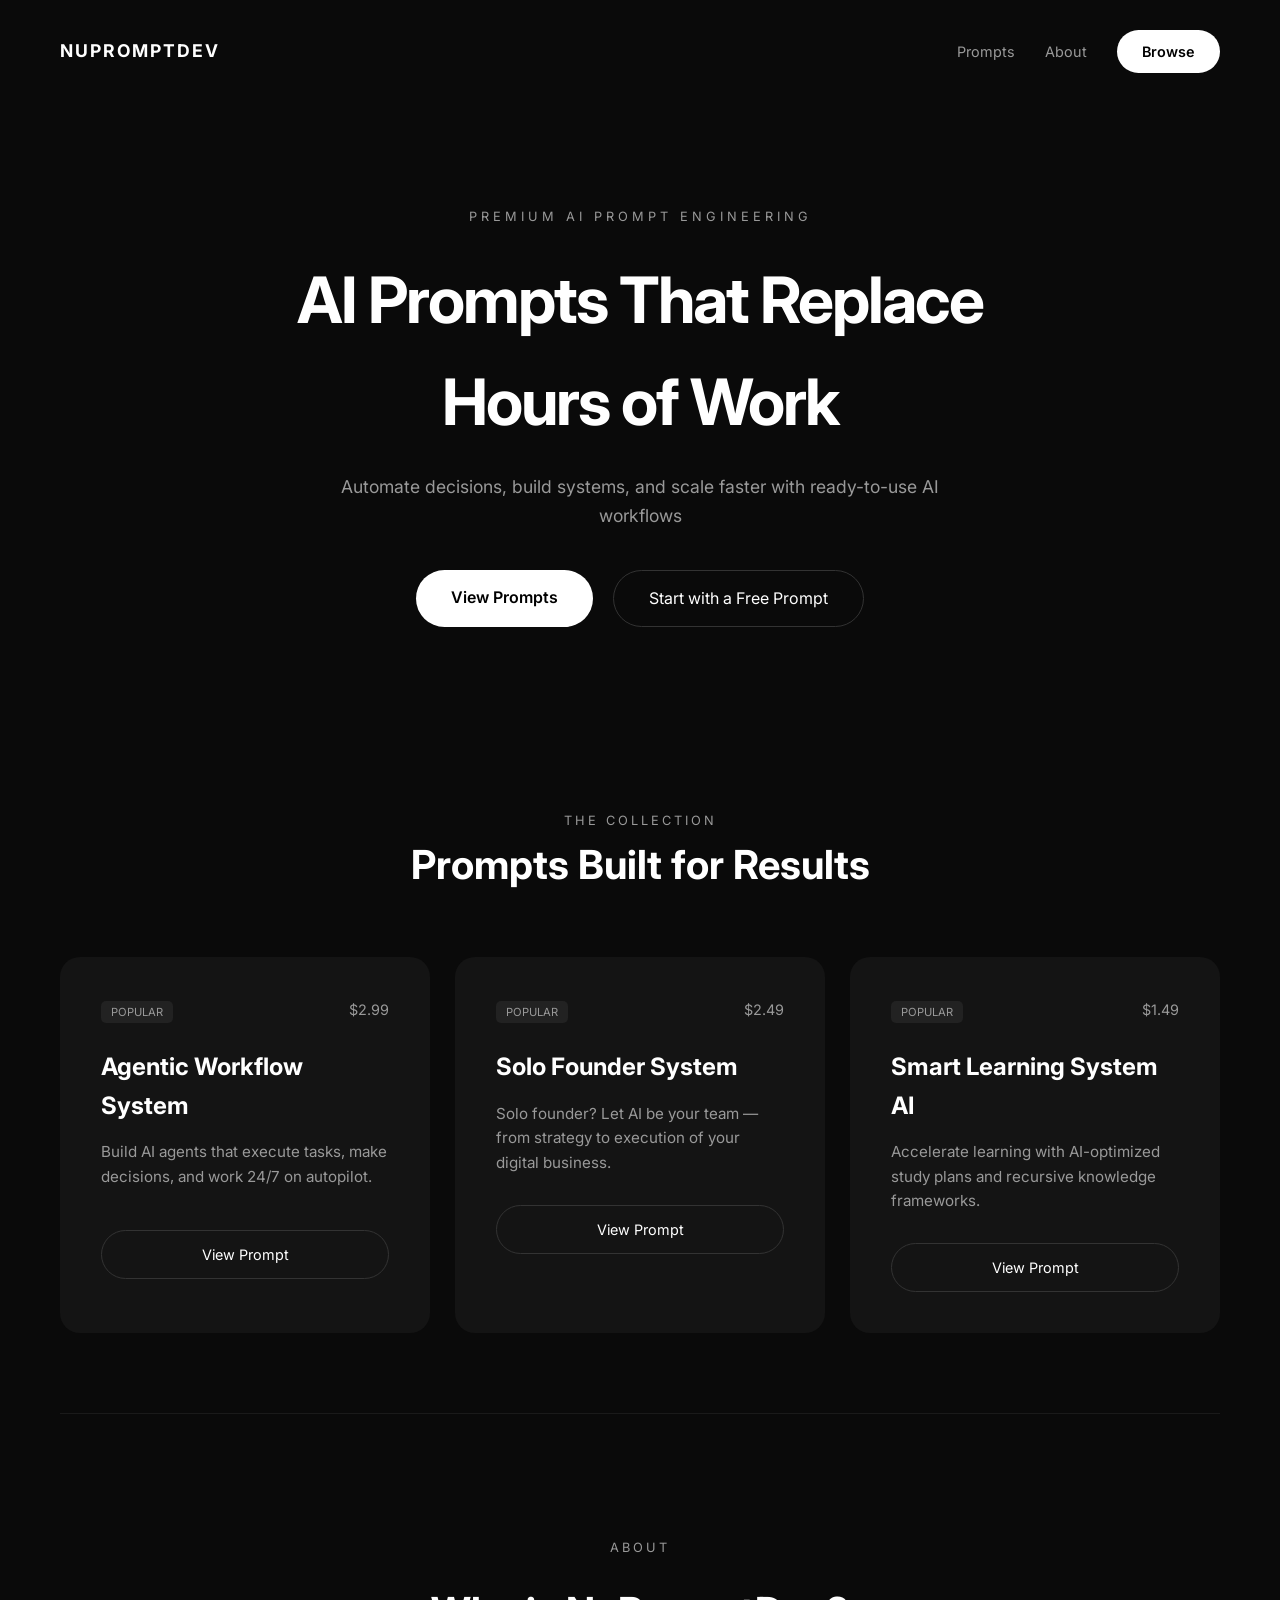
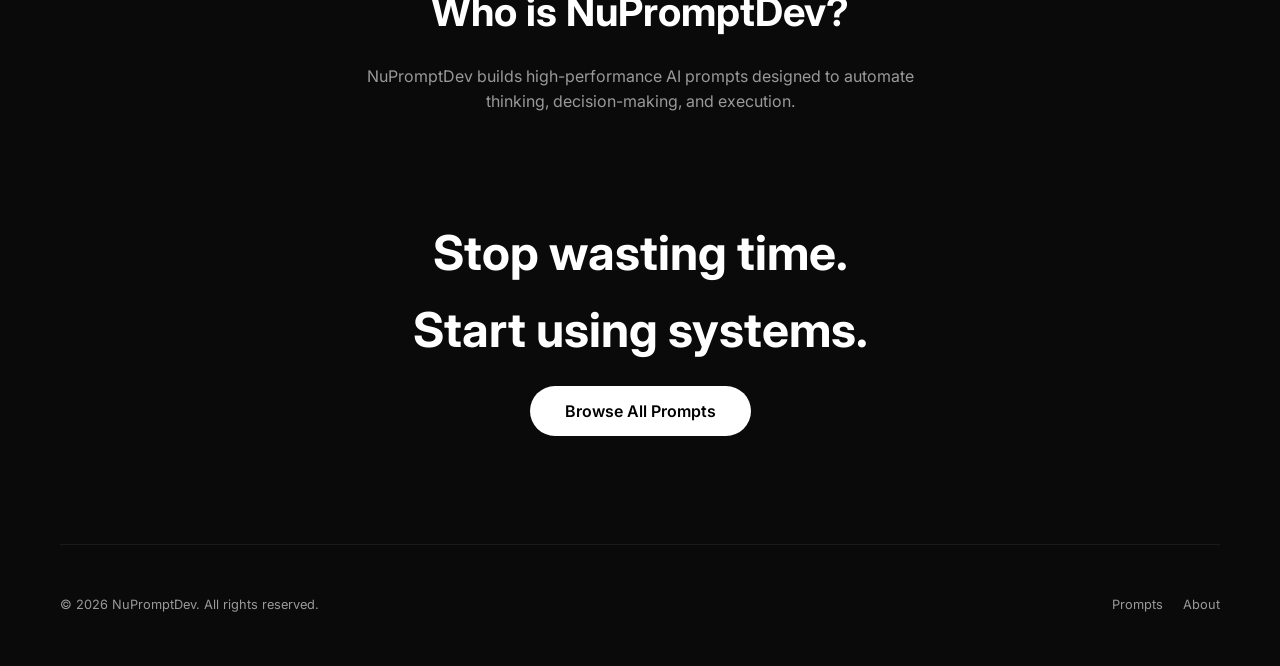
==== index.html @ 56f21f33 "Add initial HTML structure for portfolio site" ====
<!DOCTYPE html>
<html lang="en">
<head>
    <meta charset="UTF-8">
    <meta name="viewport" content="width=device-width, initial-scale=1.0">
    <title>NUPROMPTDEV | Portfolio</title>
    <link href="https://fonts.googleapis.com/css2?family=Inter:wght@300;400;600;700&display=swap" rel="stylesheet">
    <style>
        :root {
            --bg: #0a0a0a;
            --card-bg: #141414;
            --text-main: #ffffff;
            --text-dim: #999999;
            --accent: #ffffff;
            --border: #222222;
        }

        /* --- ANIMATIONS --- */
        @keyframes fadeInUp {
            from {
                opacity: 0;
                transform: translateY(30px);
            }
            to {
                opacity: 1;
                transform: translateY(0);
            }
        }

        .fade-in {
            opacity: 0;
            animation: fadeInUp 0.8s cubic-bezier(0.2, 0.6, 0.2, 1) forwards;
        }

        .delay-1 { animation-delay: 0.2s; }
        .delay-2 { animation-delay: 0.4s; }
        .delay-3 { animation-delay: 0.6s; }

        * { margin: 0; padding: 0; box-sizing: border-box; }
        
        body {
            background-color: var(--bg);
            color: var(--text-main);
            font-family: 'Inter', sans-serif;
            line-height: 1.6;
        }

        .container { max-width: 1200px; margin: 0 auto; padding: 0 20px; }

        /* NAVBAR */
        nav {
            display: flex;
            justify-content: space-between;
            align-items: center;
            padding: 30px 0;
        }

        .logo { font-weight: 700; letter-spacing: 2px; font-size: 1.1rem; }
        .nav-links { display: flex; align-items: center; gap: 30px; }
        .nav-links a { color: var(--text-dim); text-decoration: none; font-size: 0.9rem; }
        .btn-browse {
            background: #fff;
            color: #000 !important;
            padding: 10px 25px;
            border-radius: 50px;
            font-weight: 600;
        }

        /* HERO */
        .hero {
            text-align: center;
            padding: 100px 0;
        }
        .hero span { color: var(--text-dim); text-transform: uppercase; letter-spacing: 4px; font-size: 0.8rem; }
        .hero h1 { font-size: clamp(2.5rem, 5vw, 4.5rem); font-weight: 700; margin: 20px 0; letter-spacing: -2px; }
        .hero p { color: var(--text-dim); font-size: 1.1rem; max-width: 600px; margin: 0 auto 40px; }
        
        .hero-btns { display: flex; justify-content: center; gap: 20px; }
        .btn-white { background: #fff; color: #000; padding: 15px 35px; border-radius: 50px; text-decoration: none; font-weight: 600; transition: 0.3s; }
        .btn-white:hover { background: #ccc; }
        .btn-outline { border: 1px solid #333; color: #fff; padding: 15px 35px; border-radius: 50px; text-decoration: none; transition: 0.3s; }
        .btn-outline:hover { background: #111; }

        /* COLLECTION GRID */
        .collection { padding: 80px 0; text-align: center; }
        .collection h2 { font-size: 2.5rem; margin-bottom: 60px; }

        .grid {
            display: grid;
            grid-template-columns: repeat(auto-fit, minmax(350px, 1fr));
            gap: 25px;
        }

        .card {
            background: var(--card-bg);
            border-radius: 20px;
            padding: 40px;
            text-align: left;
            position: relative;
            border: 1px solid transparent;
            transition: 0.4s ease;
        }
        .card:hover { border-color: #444; transform: translateY(-5px); }

        .card-tag { font-size: 0.7rem; color: var(--text-dim); background: #222; padding: 4px 10px; border-radius: 5px; text-transform: uppercase; }
        .card-price { float: right; color: var(--text-dim); font-size: 0.9rem; }
        .card h3 { margin: 25px 0 15px; font-size: 1.5rem; }
        .card p { color: var(--text-dim); font-size: 0.95rem; margin-bottom: 30px; min-height: 60px; }
        
        .btn-card {
            display: block;
            width: 100%;
            padding: 12px;
            border: 1px solid #333;
            border-radius: 50px;
            color: #fff;
            text-decoration: none;
            text-align: center;
            font-size: 0.9rem;
            transition: 0.3s;
        }
        .btn-card:hover { background: #fff; color: #000; }

        /* ABOUT SECTION */
        .about { text-align: center; padding: 120px 0; border-top: 1px solid #1a1a1a; }
        .about h2 { font-size: 2.5rem; margin: 20px 0; }

        /* FOOTER */
        footer {
            padding: 50px 0;
            border-top: 1px solid #1a1a1a;
            display: flex;
            justify-content: space-between;
            color: var(--text-dim);
            font-size: 0.8rem;
        }

        @media (max-width: 768px) {
            .hero h1 { font-size: 2.8rem; }
            .grid { grid-template-columns: 1fr; }
        }
    </style>
</head>
<body>

    <div class="container">
        <nav class="fade-in">
            <div class="logo">NUPROMPTDEV</div>
            <div class="nav-links">
                <a href="#prompts">Prompts</a>
                <a href="#about">About</a>
                <a href="https://promptaimarket.com/profile/argentidev" class="btn-browse">Browse</a>
            </div>
        </nav>

        <section class="hero fade-in delay-1">
            <span>Premium AI Prompt Engineering</span>
            <h1>AI Prompts That Replace<br>Hours of Work</h1>
            <p>Automate decisions, build systems, and scale faster with ready-to-use AI workflows</p>
            <div class="hero-btns">
                <a href="#prompts" class="btn-white">View Prompts</a>
                <a href="https://promptaimarket.com/profile/argentidev" class="btn-outline">Start with a Free Prompt</a>
            </div>
        </section>

        <section id="prompts" class="collection fade-in delay-2">
            <span style="color: var(--text-dim); letter-spacing: 3px; text-transform: uppercase; font-size: 0.8rem;">The Collection</span>
            <h2>Prompts Built for Results</h2>

            <div class="grid">
                <div class="card">
                    <span class="card-tag">Popular</span>
                    <span class="card-price">$2.99</span>
                    <h3>Agentic Workflow System</h3>
                    <p>Build AI agents that execute tasks, make decisions, and work 24/7 on autopilot.</p>
                    <a href="https://promptaimarket.com/prompt/build-autonomous-ai-agents-that-work-for-you-agentic-workflow-system" class="btn-card">View Prompt</a>
                </div>

                <div class="card">
                    <span class="card-tag">Popular</span>
                    <span class="card-price">$2.49</span>
                    <h3>Solo Founder System</h3>
                    <p>Solo founder? Let AI be your team — from strategy to execution of your digital business.</p>
                    <a href="https://promptaimarket.com/prompt/build-a-profitable-business-alone-with-ai-solo-founder-system" class="btn-card">View Prompt</a>
                </div>

                <div class="card">
                    <span class="card-tag">Popular</span>
                    <span class="card-price">$1.49</span>
                    <h3>Smart Learning System AI</h3>
                    <p>Accelerate learning with AI-optimized study plans and recursive knowledge frameworks.</p>
                    <a href="https://promptaimarket.com/prompt/learn-anything-10x-faster-smart-learning-system-ai" class="btn-card">View Prompt</a>
                </div>
            </div>
        </section>

        <section id="about" class="about fade-in delay-3">
            <span style="color: var(--text-dim); letter-spacing: 3px; text-transform: uppercase; font-size: 0.8rem;">About</span>
            <h2>Who is NuPromptDev?</h2>
            <p style="color: var(--text-dim); max-width: 600px; margin: 0 auto;">NuPromptDev builds high-performance AI prompts designed to automate thinking, decision-making, and execution.</p>
            
            <div style="margin-top: 100px;">
                <h2 style="font-size: 3rem; margin-bottom: 30px;">Stop wasting time.<br>Start using systems.</h2>
                <a href="https://promptaimarket.com/profile/argentidev" class="btn-white">Browse All Prompts</a>
            </div>
        </section>

        <footer class="fade-in delay-3">
            <div>© 2026 NuPromptDev. All rights reserved.</div>
            <div style="display: flex; gap: 20px;">
                <a href="#" style="color: inherit; text-decoration: none;">Prompts</a>
                <a href="#" style="color: inherit; text-decoration: none;">About</a>
            </div>
        </footer>
    </div>

</body>
</html>
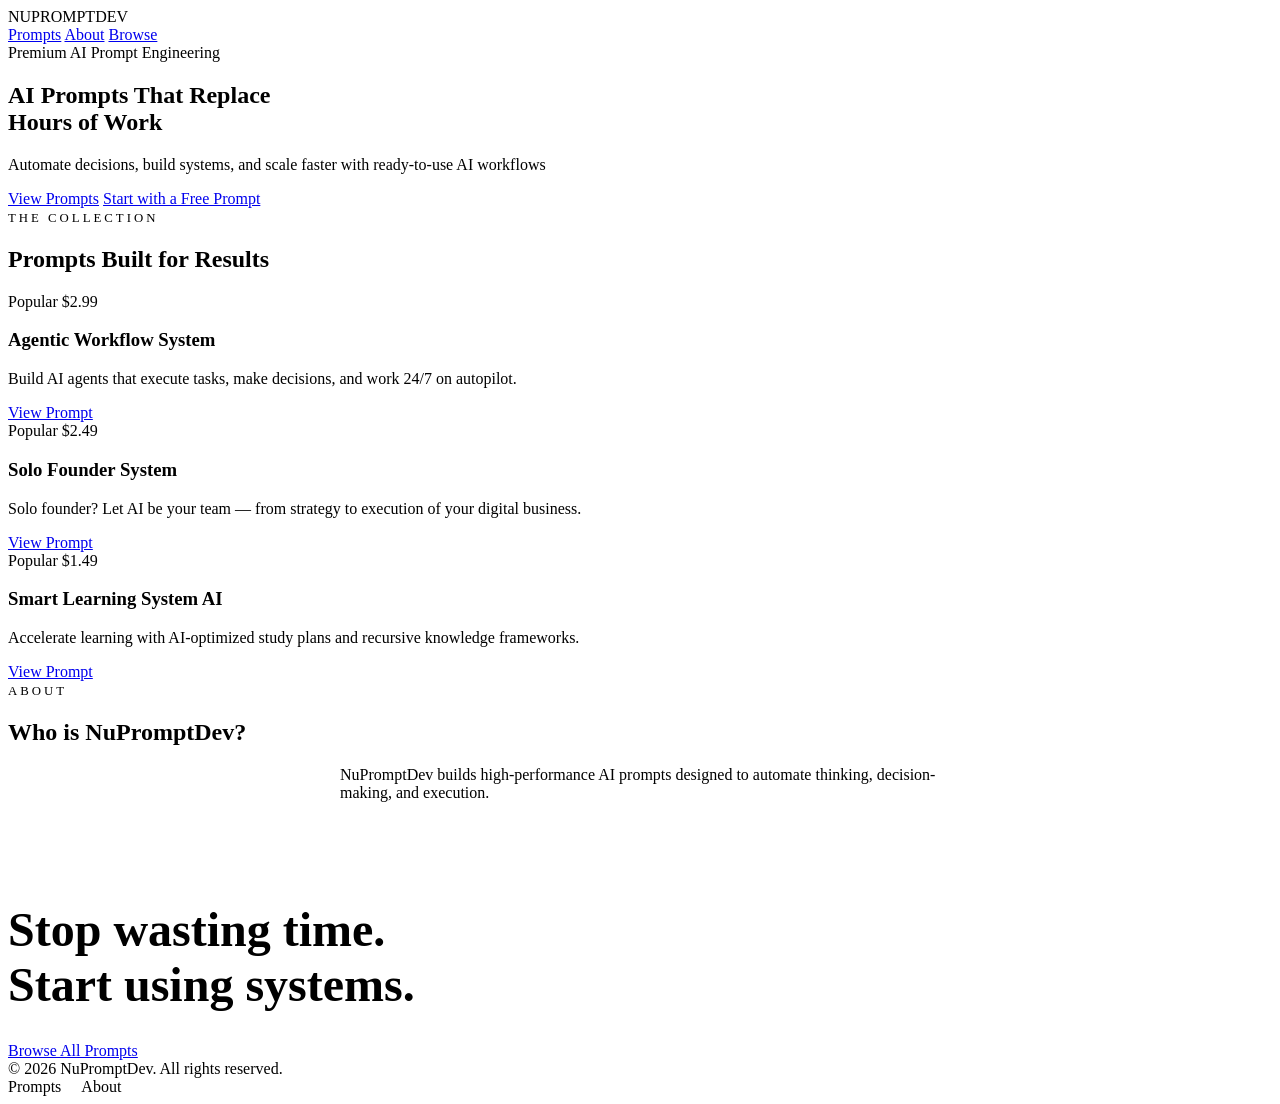
==== commit e3d1906a: "Update index.html" ====
--- a/index.html
+++ b/index.html
@@ -5,141 +5,7 @@
     <meta name="viewport" content="width=device-width, initial-scale=1.0">
     <title>NUPROMPTDEV | Portfolio</title>
     <link href="https://fonts.googleapis.com/css2?family=Inter:wght@300;400;600;700&display=swap" rel="stylesheet">
-    <style>
-        :root {
-            --bg: #0a0a0a;
-            --card-bg: #141414;
-            --text-main: #ffffff;
-            --text-dim: #999999;
-            --accent: #ffffff;
-            --border: #222222;
-        }
-
-        /* --- ANIMATIONS --- */
-        @keyframes fadeInUp {
-            from {
-                opacity: 0;
-                transform: translateY(30px);
-            }
-            to {
-                opacity: 1;
-                transform: translateY(0);
-            }
-        }
-
-        .fade-in {
-            opacity: 0;
-            animation: fadeInUp 0.8s cubic-bezier(0.2, 0.6, 0.2, 1) forwards;
-        }
-
-        .delay-1 { animation-delay: 0.2s; }
-        .delay-2 { animation-delay: 0.4s; }
-        .delay-3 { animation-delay: 0.6s; }
-
-        * { margin: 0; padding: 0; box-sizing: border-box; }
-        
-        body {
-            background-color: var(--bg);
-            color: var(--text-main);
-            font-family: 'Inter', sans-serif;
-            line-height: 1.6;
-        }
-
-        .container { max-width: 1200px; margin: 0 auto; padding: 0 20px; }
-
-        /* NAVBAR */
-        nav {
-            display: flex;
-            justify-content: space-between;
-            align-items: center;
-            padding: 30px 0;
-        }
-
-        .logo { font-weight: 700; letter-spacing: 2px; font-size: 1.1rem; }
-        .nav-links { display: flex; align-items: center; gap: 30px; }
-        .nav-links a { color: var(--text-dim); text-decoration: none; font-size: 0.9rem; }
-        .btn-browse {
-            background: #fff;
-            color: #000 !important;
-            padding: 10px 25px;
-            border-radius: 50px;
-            font-weight: 600;
-        }
-
-        /* HERO */
-        .hero {
-            text-align: center;
-            padding: 100px 0;
-        }
-        .hero span { color: var(--text-dim); text-transform: uppercase; letter-spacing: 4px; font-size: 0.8rem; }
-        .hero h1 { font-size: clamp(2.5rem, 5vw, 4.5rem); font-weight: 700; margin: 20px 0; letter-spacing: -2px; }
-        .hero p { color: var(--text-dim); font-size: 1.1rem; max-width: 600px; margin: 0 auto 40px; }
-        
-        .hero-btns { display: flex; justify-content: center; gap: 20px; }
-        .btn-white { background: #fff; color: #000; padding: 15px 35px; border-radius: 50px; text-decoration: none; font-weight: 600; transition: 0.3s; }
-        .btn-white:hover { background: #ccc; }
-        .btn-outline { border: 1px solid #333; color: #fff; padding: 15px 35px; border-radius: 50px; text-decoration: none; transition: 0.3s; }
-        .btn-outline:hover { background: #111; }
-
-        /* COLLECTION GRID */
-        .collection { padding: 80px 0; text-align: center; }
-        .collection h2 { font-size: 2.5rem; margin-bottom: 60px; }
-
-        .grid {
-            display: grid;
-            grid-template-columns: repeat(auto-fit, minmax(350px, 1fr));
-            gap: 25px;
-        }
-
-        .card {
-            background: var(--card-bg);
-            border-radius: 20px;
-            padding: 40px;
-            text-align: left;
-            position: relative;
-            border: 1px solid transparent;
-            transition: 0.4s ease;
-        }
-        .card:hover { border-color: #444; transform: translateY(-5px); }
-
-        .card-tag { font-size: 0.7rem; color: var(--text-dim); background: #222; padding: 4px 10px; border-radius: 5px; text-transform: uppercase; }
-        .card-price { float: right; color: var(--text-dim); font-size: 0.9rem; }
-        .card h3 { margin: 25px 0 15px; font-size: 1.5rem; }
-        .card p { color: var(--text-dim); font-size: 0.95rem; margin-bottom: 30px; min-height: 60px; }
-        
-        .btn-card {
-            display: block;
-            width: 100%;
-            padding: 12px;
-            border: 1px solid #333;
-            border-radius: 50px;
-            color: #fff;
-            text-decoration: none;
-            text-align: center;
-            font-size: 0.9rem;
-            transition: 0.3s;
-        }
-        .btn-card:hover { background: #fff; color: #000; }
-
-        /* ABOUT SECTION */
-        .about { text-align: center; padding: 120px 0; border-top: 1px solid #1a1a1a; }
-        .about h2 { font-size: 2.5rem; margin: 20px 0; }
-
-        /* FOOTER */
-        footer {
-            padding: 50px 0;
-            border-top: 1px solid #1a1a1a;
-            display: flex;
-            justify-content: space-between;
-            color: var(--text-dim);
-            font-size: 0.8rem;
-        }
-
-        @media (max-width: 768px) {
-            .hero h1 { font-size: 2.8rem; }
-            .grid { grid-template-columns: 1fr; }
-        }
-    </style>
+    <link rel="stylesheet" href="/style.css" />
 </head>
 <body>
 
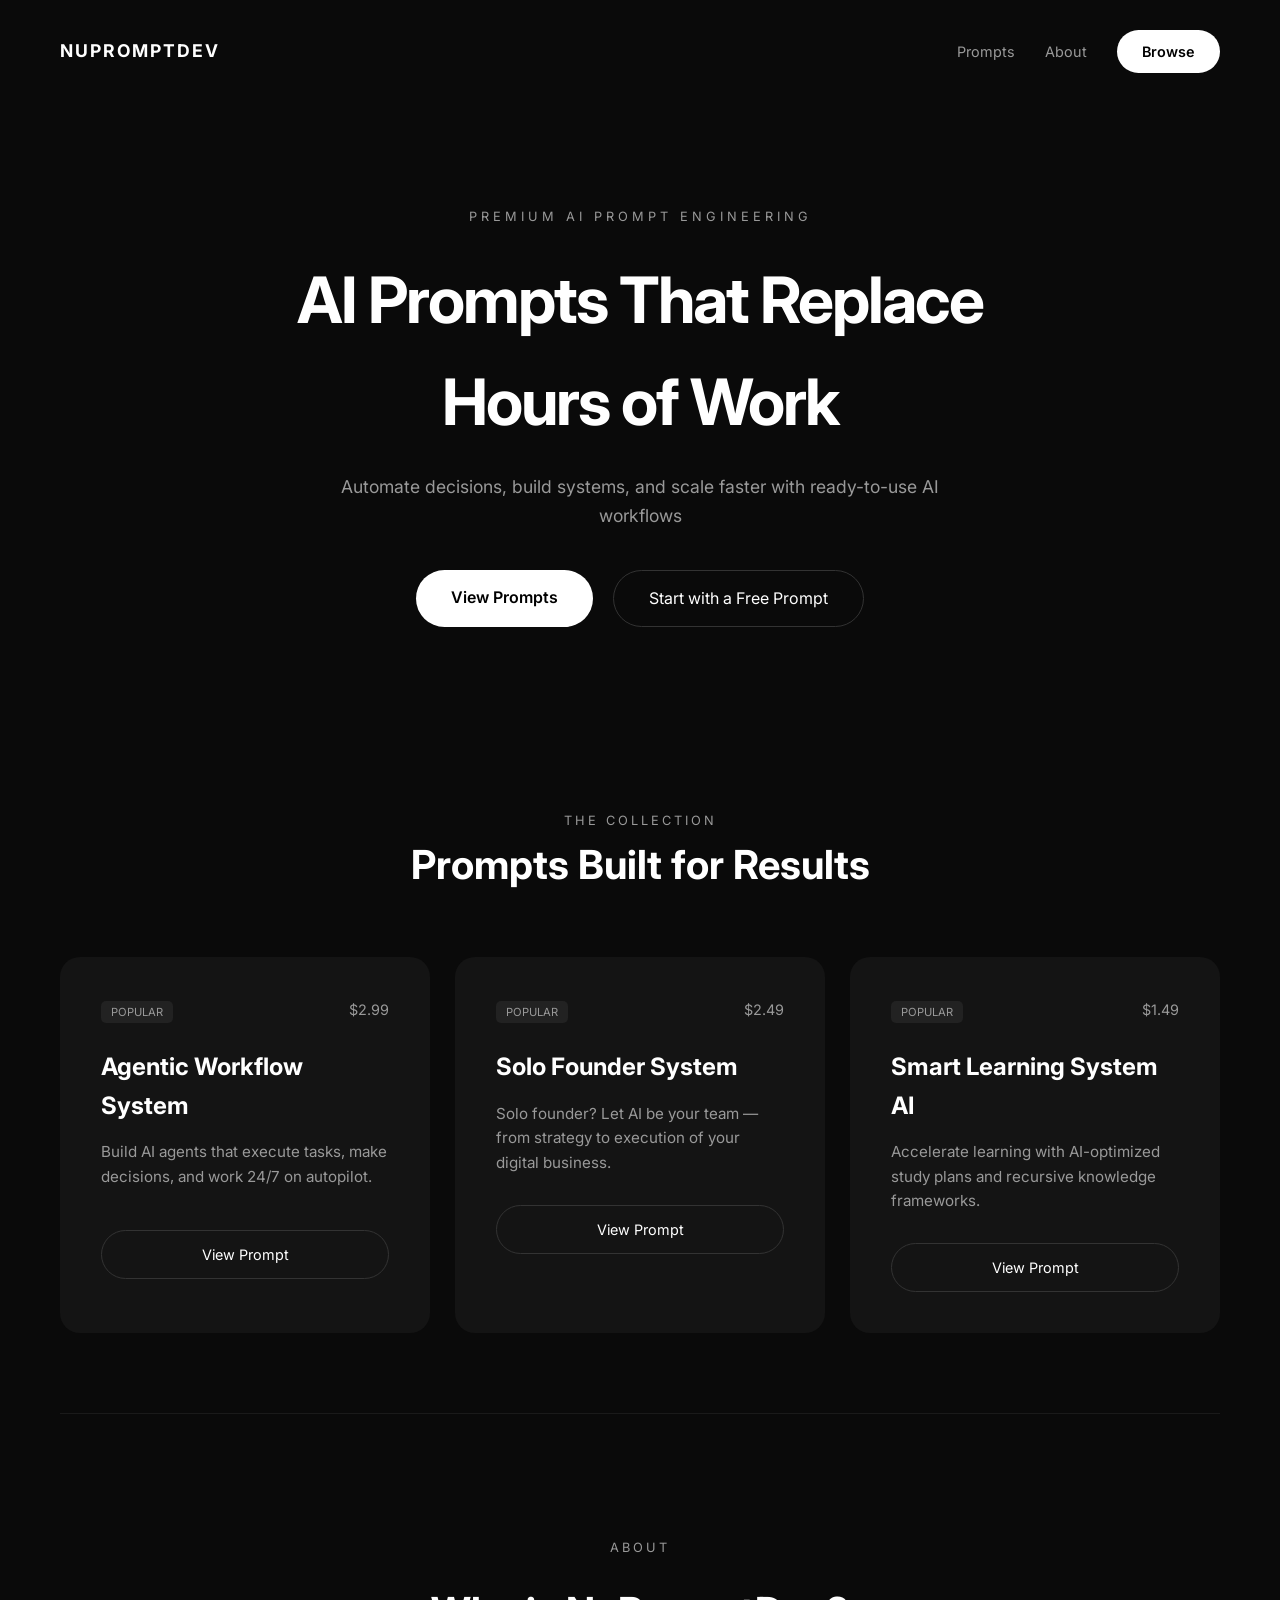
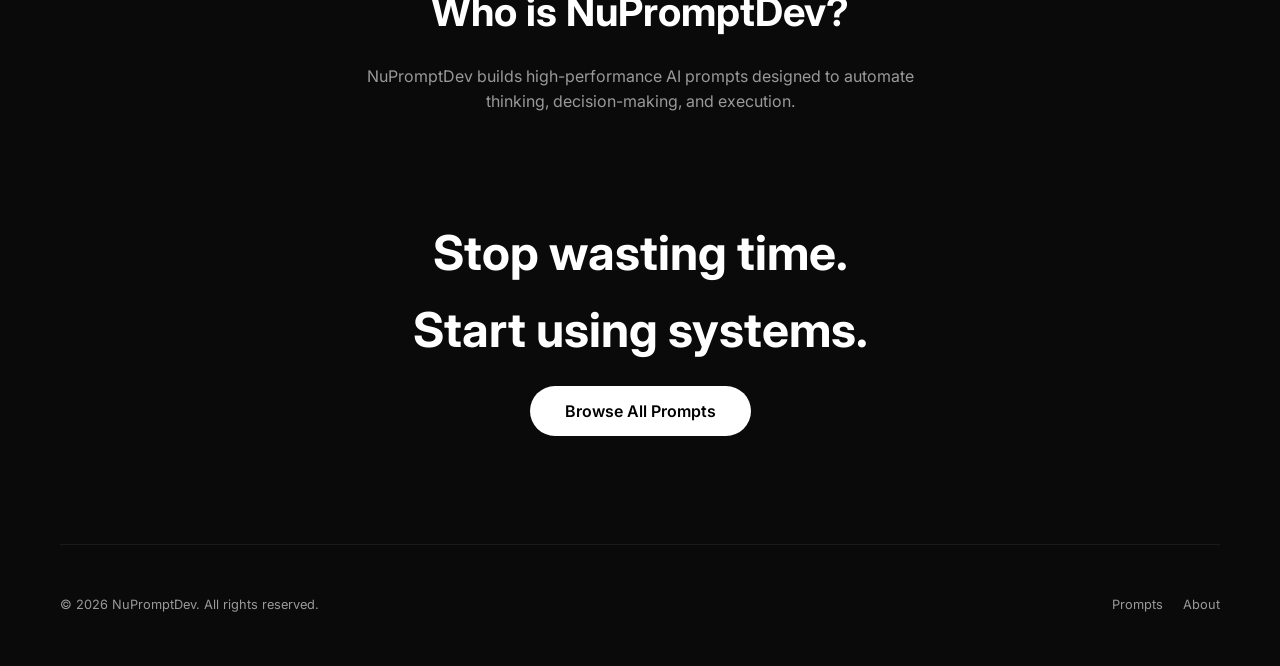
==== commit 5b77f549: "Fix stylesheet link path in index.html" ====
--- a/index.html
+++ b/index.html
@@ -5,7 +5,7 @@
     <meta name="viewport" content="width=device-width, initial-scale=1.0">
     <title>NUPROMPTDEV | Portfolio</title>
     <link href="https://fonts.googleapis.com/css2?family=Inter:wght@300;400;600;700&display=swap" rel="stylesheet">
-    <link rel="stylesheet" href="/style.css" />
+    <link rel="stylesheet" href="style.css" />
 </head>
 <body>
 
--- a/style.css
+++ b/style.css
@@ -0,0 +1,133 @@
+        :root {
+            --bg: #0a0a0a;
+            --card-bg: #141414;
+            --text-main: #ffffff;
+            --text-dim: #999999;
+            --accent: #ffffff;
+            --border: #222222;
+        }
+
+        /* --- ANIMATIONS --- */
+        @keyframes fadeInUp {
+            from {
+                opacity: 0;
+                transform: translateY(30px);
+            }
+            to {
+                opacity: 1;
+                transform: translateY(0);
+            }
+        }
+
+        .fade-in {
+            opacity: 0;
+            animation: fadeInUp 0.8s cubic-bezier(0.2, 0.6, 0.2, 1) forwards;
+        }
+
+        .delay-1 { animation-delay: 0.2s; }
+        .delay-2 { animation-delay: 0.4s; }
+        .delay-3 { animation-delay: 0.6s; }
+
+        * { margin: 0; padding: 0; box-sizing: border-box; }
+        
+        body {
+            background-color: var(--bg);
+            color: var(--text-main);
+            font-family: 'Inter', sans-serif;
+            line-height: 1.6;
+        }
+
+        .container { max-width: 1200px; margin: 0 auto; padding: 0 20px; }
+
+        /* NAVBAR */
+        nav {
+            display: flex;
+            justify-content: space-between;
+            align-items: center;
+            padding: 30px 0;
+        }
+
+        .logo { font-weight: 700; letter-spacing: 2px; font-size: 1.1rem; }
+        .nav-links { display: flex; align-items: center; gap: 30px; }
+        .nav-links a { color: var(--text-dim); text-decoration: none; font-size: 0.9rem; }
+        .btn-browse {
+            background: #fff;
+            color: #000 !important;
+            padding: 10px 25px;
+            border-radius: 50px;
+            font-weight: 600;
+        }
+
+        /* HERO */
+        .hero {
+            text-align: center;
+            padding: 100px 0;
+        }
+        .hero span { color: var(--text-dim); text-transform: uppercase; letter-spacing: 4px; font-size: 0.8rem; }
+        .hero h1 { font-size: clamp(2.5rem, 5vw, 4.5rem); font-weight: 700; margin: 20px 0; letter-spacing: -2px; }
+        .hero p { color: var(--text-dim); font-size: 1.1rem; max-width: 600px; margin: 0 auto 40px; }
+        
+        .hero-btns { display: flex; justify-content: center; gap: 20px; }
+        .btn-white { background: #fff; color: #000; padding: 15px 35px; border-radius: 50px; text-decoration: none; font-weight: 600; transition: 0.3s; }
+        .btn-white:hover { background: #ccc; }
+        .btn-outline { border: 1px solid #333; color: #fff; padding: 15px 35px; border-radius: 50px; text-decoration: none; transition: 0.3s; }
+        .btn-outline:hover { background: #111; }
+
+        /* COLLECTION GRID */
+        .collection { padding: 80px 0; text-align: center; }
+        .collection h2 { font-size: 2.5rem; margin-bottom: 60px; }
+
+        .grid {
+            display: grid;
+            grid-template-columns: repeat(auto-fit, minmax(350px, 1fr));
+            gap: 25px;
+        }
+
+        .card {
+            background: var(--card-bg);
+            border-radius: 20px;
+            padding: 40px;
+            text-align: left;
+            position: relative;
+            border: 1px solid transparent;
+            transition: 0.4s ease;
+        }
+        .card:hover { border-color: #444; transform: translateY(-5px); }
+
+        .card-tag { font-size: 0.7rem; color: var(--text-dim); background: #222; padding: 4px 10px; border-radius: 5px; text-transform: uppercase; }
+        .card-price { float: right; color: var(--text-dim); font-size: 0.9rem; }
+        .card h3 { margin: 25px 0 15px; font-size: 1.5rem; }
+        .card p { color: var(--text-dim); font-size: 0.95rem; margin-bottom: 30px; min-height: 60px; }
+        
+        .btn-card {
+            display: block;
+            width: 100%;
+            padding: 12px;
+            border: 1px solid #333;
+            border-radius: 50px;
+            color: #fff;
+            text-decoration: none;
+            text-align: center;
+            font-size: 0.9rem;
+            transition: 0.3s;
+        }
+        .btn-card:hover { background: #fff; color: #000; }
+
+        /* ABOUT SECTION */
+        .about { text-align: center; padding: 120px 0; border-top: 1px solid #1a1a1a; }
+        .about h2 { font-size: 2.5rem; margin: 20px 0; }
+
+        /* FOOTER */
+        footer {
+            padding: 50px 0;
+            border-top: 1px solid #1a1a1a;
+            display: flex;
+            justify-content: space-between;
+            color: var(--text-dim);
+            font-size: 0.8rem;
+        }
+
+        @media (max-width: 768px) {
+            .hero h1 { font-size: 2.8rem; }
+            .grid { grid-template-columns: 1fr; }
+        }
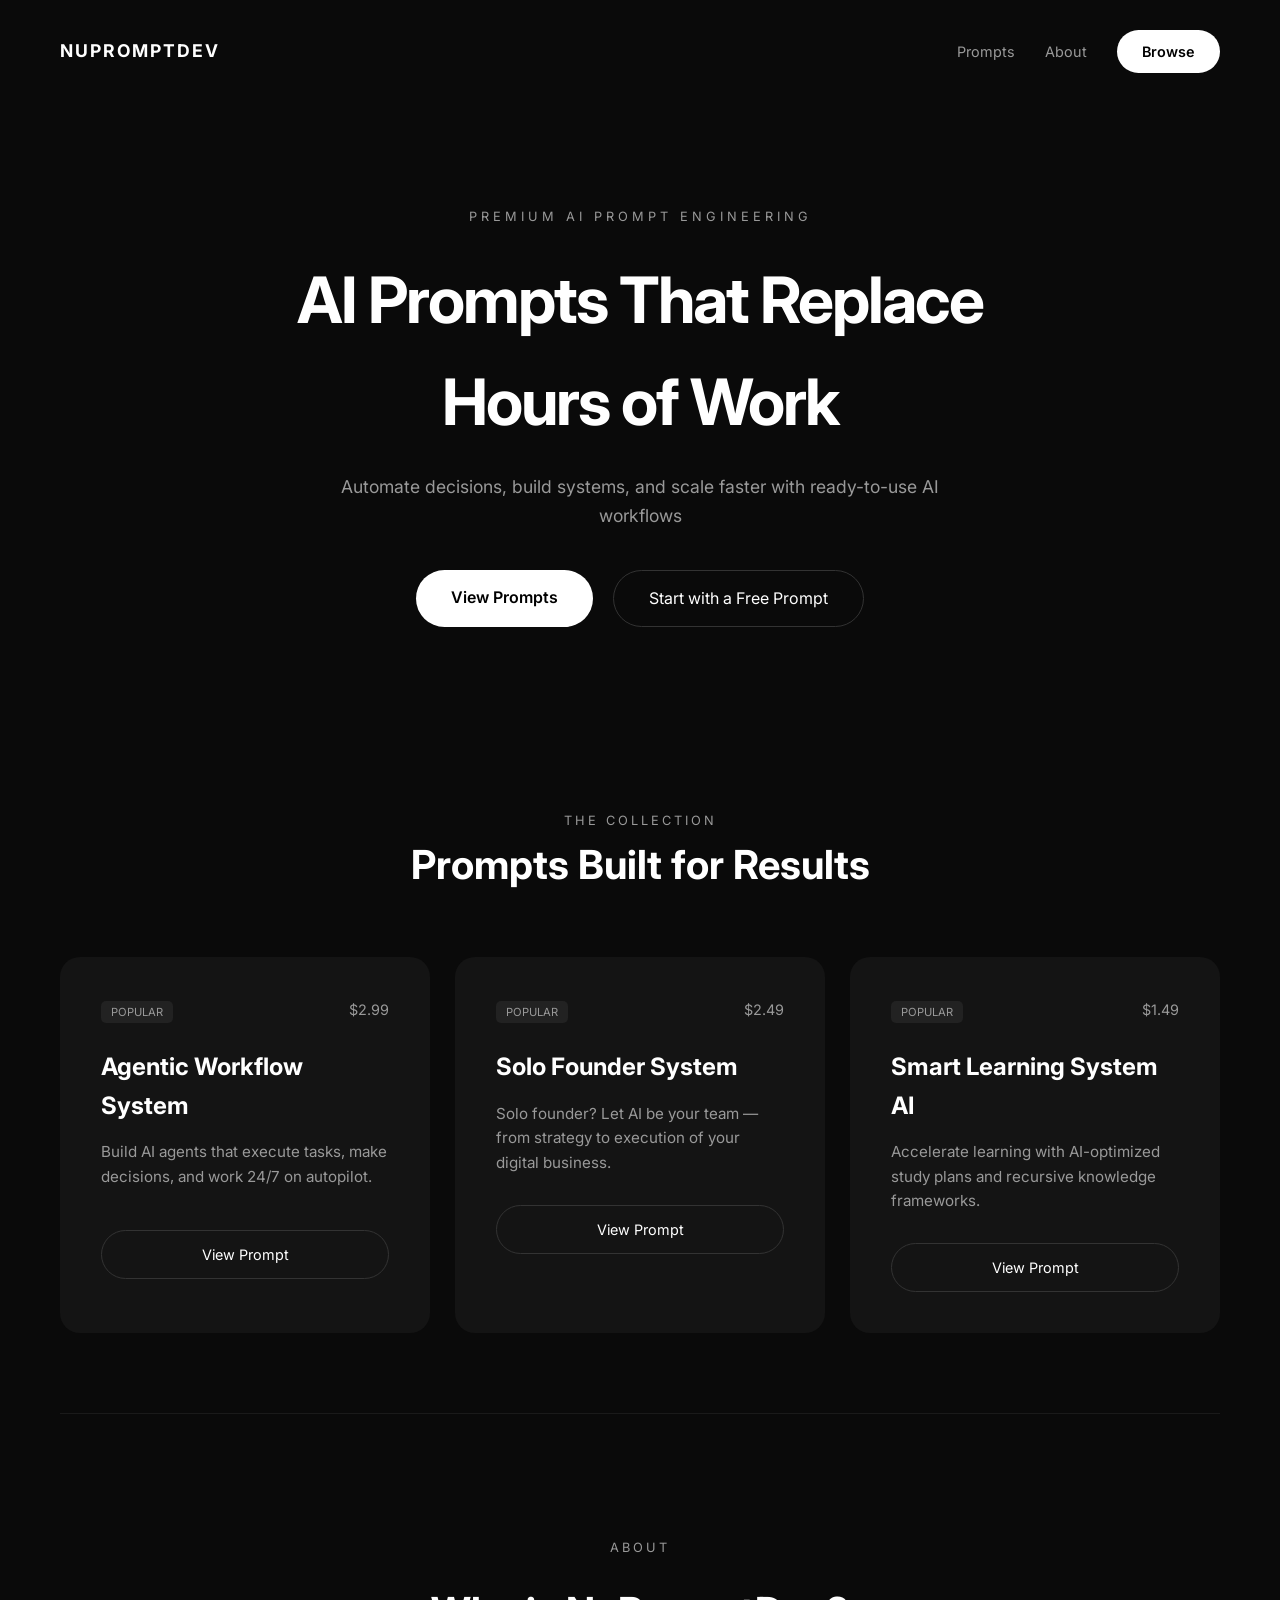
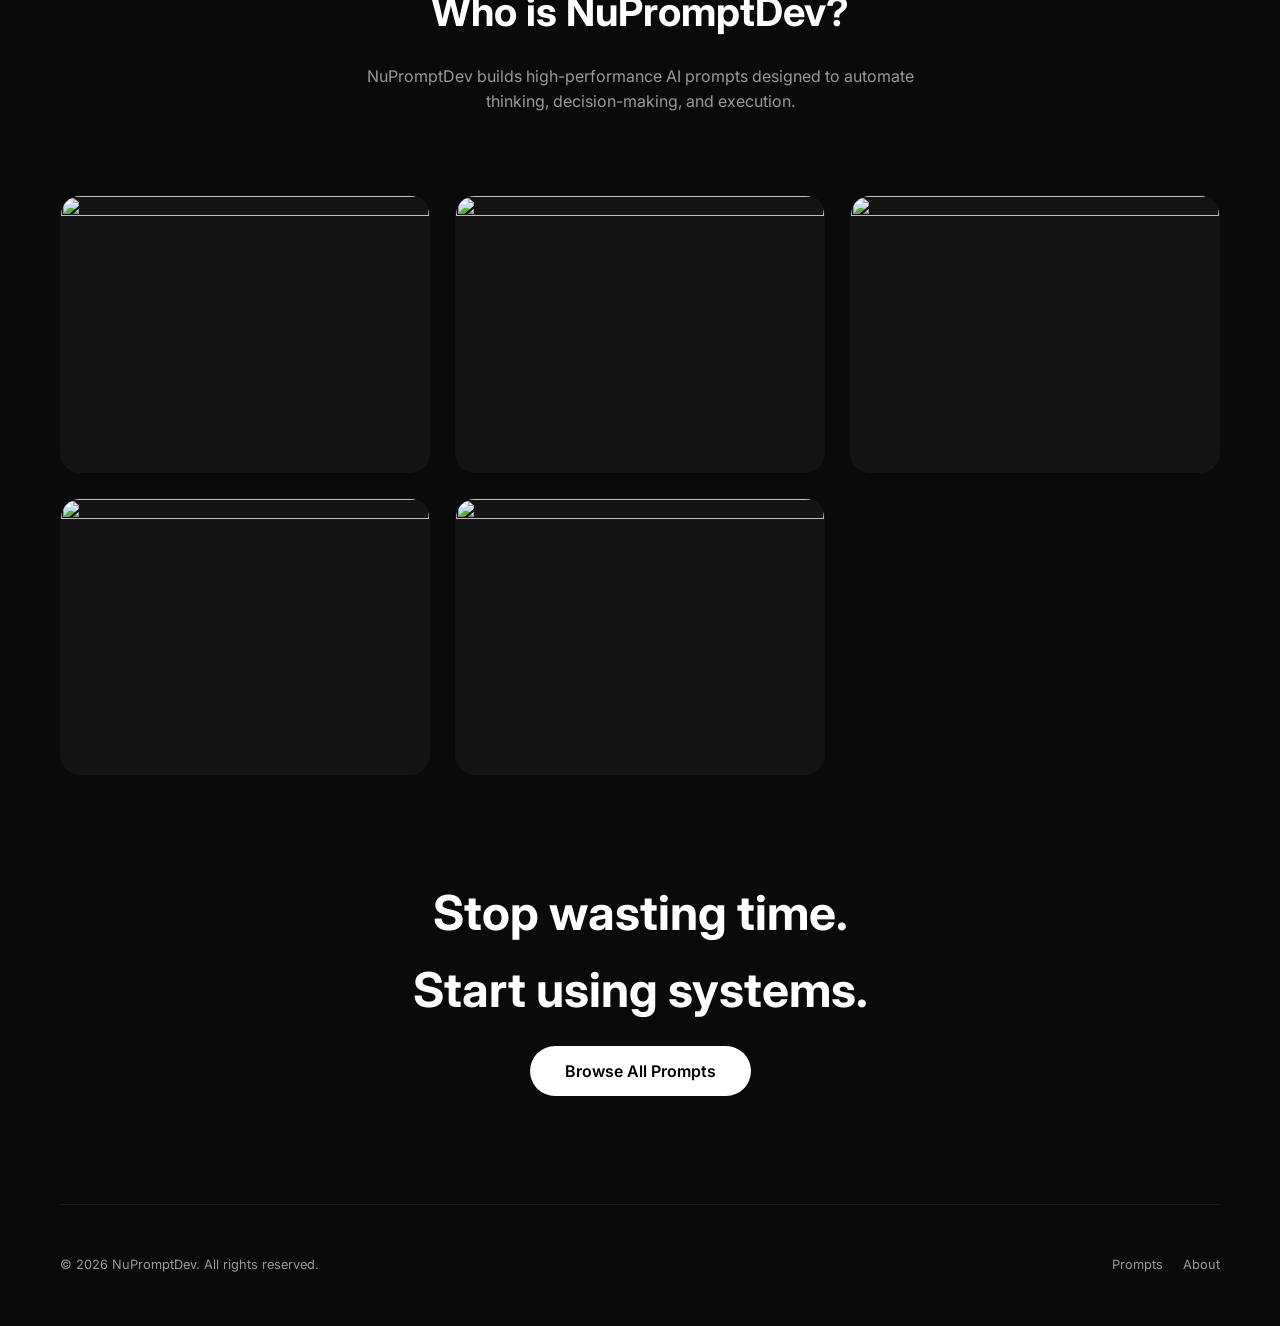
==== commit e85d7a51: "Add image gallery to about section Added a gallery section with images to the about page." ====
--- a/index.html
+++ b/index.html
@@ -64,6 +64,14 @@
             <span style="color: var(--text-dim); letter-spacing: 3px; text-transform: uppercase; font-size: 0.8rem;">About</span>
             <h2>Who is NuPromptDev?</h2>
             <p style="color: var(--text-dim); max-width: 600px; margin: 0 auto;">NuPromptDev builds high-performance AI prompts designed to automate thinking, decision-making, and execution.</p>
+
+            <div class="gallery">
+                <img src="1.jpg" alt="">
+                <img src="2.jpg" alt="">
+                <img src="3.jpg" alt="">
+                <img src="4.jpg" alt="">
+                <img src="5.jpg" alt="">
+            </div>
             
             <div style="margin-top: 100px;">
                 <h2 style="font-size: 3rem; margin-bottom: 30px;">Stop wasting time.<br>Start using systems.</h2>
--- a/style.css
+++ b/style.css
@@ -131,3 +131,41 @@
             .hero h1 { font-size: 2.8rem; }
             .grid { grid-template-columns: 1fr; }
         }
+
+.gallery{
+    display:grid;
+    grid-template-columns:repeat(auto-fit,minmax(280px,1fr));
+    gap:25px;
+    margin:80px 0;
+}
+
+.gallery img{
+    width:100%;
+    aspect-ratio: 4 / 3;
+    object-fit:cover;
+    display:block;
+
+    background:var(--card-bg);
+    border-radius:20px;
+    border:1px solid transparent;
+
+    transition:.4s ease;
+}
+
+.gallery img:hover{
+    border-color:#444;
+    transform:translateY(-5px);
+}
+
+@media (max-width:768px){
+
+    .gallery{
+        grid-template-columns:1fr;
+        gap:20px;
+    }
+
+    .gallery img{
+        aspect-ratio:4 / 3;
+    }
+
+}
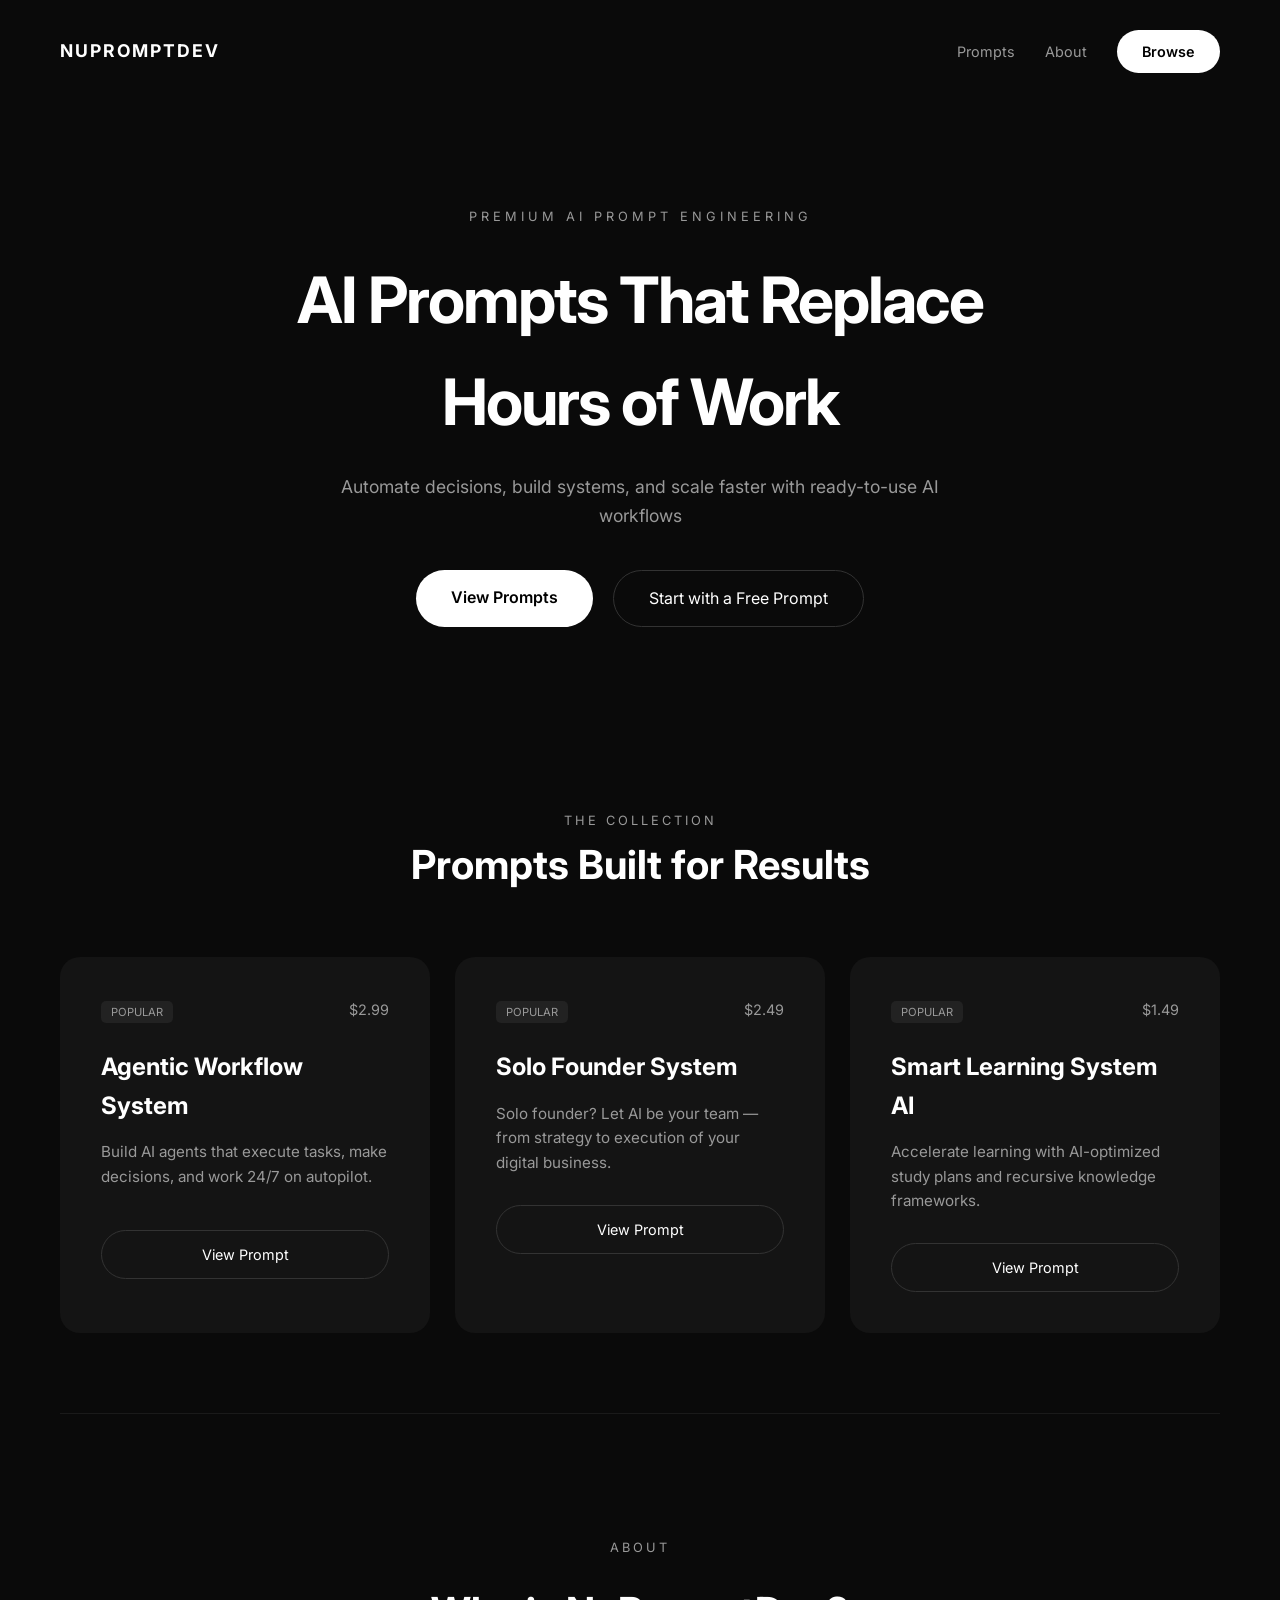
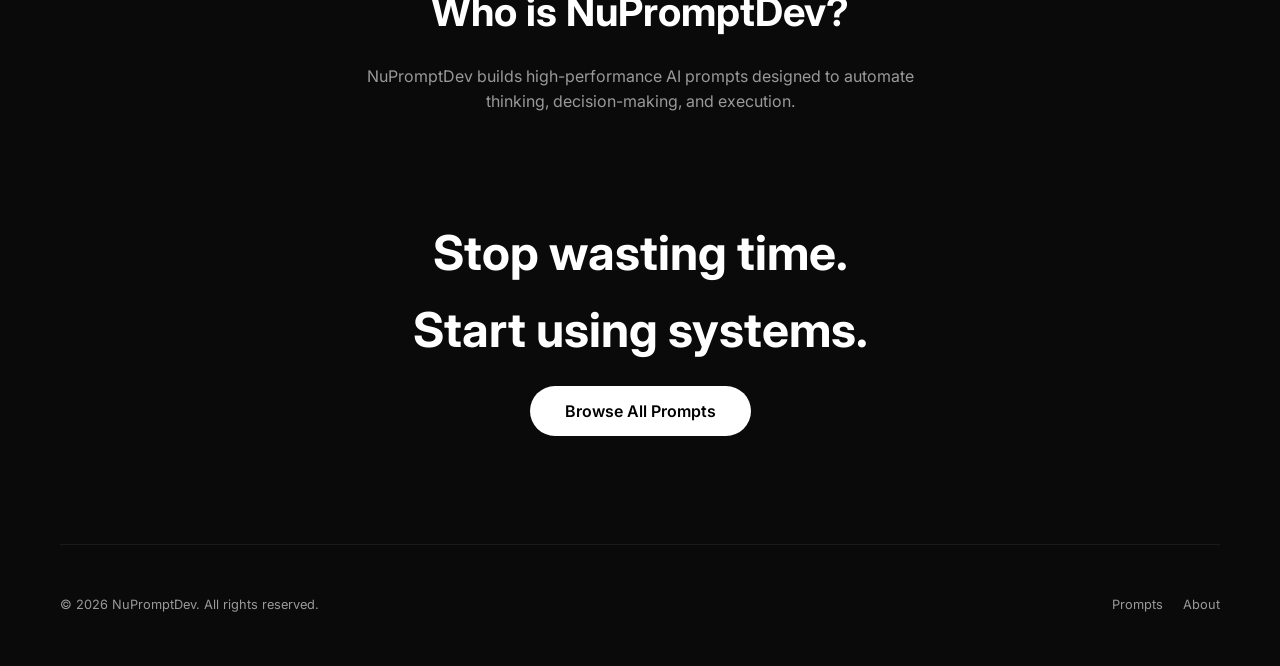
==== commit bd8ef4b1: "Add gallery ID and include script.js" ====
--- a/index.html
+++ b/index.html
@@ -65,7 +65,7 @@
             <h2>Who is NuPromptDev?</h2>
             <p style="color: var(--text-dim); max-width: 600px; margin: 0 auto;">NuPromptDev builds high-performance AI prompts designed to automate thinking, decision-making, and execution.</p>
 
-            <div class="gallery">
+            <div class="gallery" id="gallery">
                 <img src="1.jpg" alt="">
                 <img src="2.jpg" alt="">
                 <img src="3.jpg" alt="">
@@ -88,5 +88,6 @@
         </footer>
     </div>
 
+    <script src="script.js"></script>
 </body>
 </html>
--- a/style.css
+++ b/style.css
@@ -133,39 +133,30 @@
         }
 
 .gallery{
-    display:grid;
-    grid-template-columns:repeat(auto-fit,minmax(280px,1fr));
-    gap:25px;
-    margin:80px 0;
+  display:flex;
+  flex-wrap:wrap;
+  gap:12px;
+  width:100%;
 }
 
-.gallery img{
-    width:100%;
-    aspect-ratio: 4 / 3;
-    object-fit:cover;
-    display:block;
-
-    background:var(--card-bg);
-    border-radius:20px;
-    border:1px solid transparent;
-
-    transition:.4s ease;
+.gallery-row{
+  display:flex;
+  width:100%;
+  gap:12px;
+  margin-bottom:12px;
 }
 
-.gallery img:hover{
-    border-color:#444;
-    transform:translateY(-5px);
+.gallery-row img{
+  display:block;
+  height:auto;
+  object-fit:cover;
+  border-radius:20px;
+  border:1px solid var(--border);
+  background:var(--card-bg);
+  transition:.35s ease;
 }
 
-@media (max-width:768px){
-
-    .gallery{
-        grid-template-columns:1fr;
-        gap:20px;
-    }
-
-    .gallery img{
-        aspect-ratio:4 / 3;
-    }
-
+.gallery-row img:hover{
+  transform:scale(1.015);
+  border-color:#444;
 }
